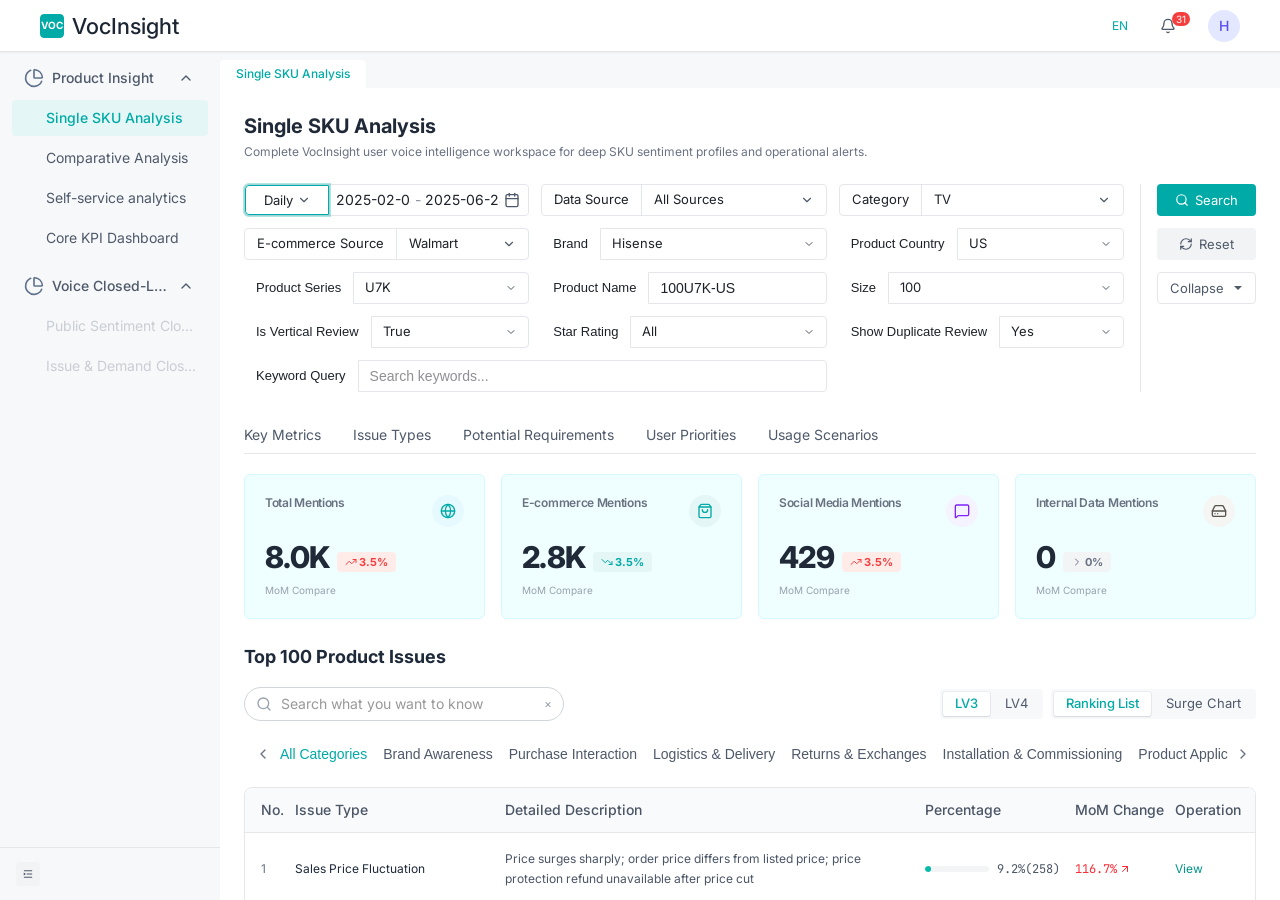
==== index.html @ 19f6fb01 "fix: two blank page fixes 1. Add missing openDropdown/toggleDropdown/closeDropdown state declaration" ====
<!doctype html>
<html lang="en">
  <head>
    <meta charset="UTF-8" />
    <meta name="viewport" content="width=device-width, initial-scale=1.0" />
    <title>VocInsight BI 用户声量分析后台</title>
    <script type="module" src="./assets/index-upBFCwTy.js"></script>
    <link rel="stylesheet" href="./assets/index-DTe5EStQ.css">
  </head>
  <body>
    <div id="root"></div>
  </body>
</html>
---- assets/index-DTe5EStQ.css ----
@import"https://fonts.googleapis.com/css2?family=Inter:wght@400;500;600;700&family=JetBrains+Mono:wght@400;500;700&family=Space+Grotesk:wght@400;500;600;700&display=swap";/*! tailwindcss v4.3.2 | MIT License | https://tailwindcss.com */@layer properties{@supports (((-webkit-hyphens:none)) and (not (margin-trim:inline))) or ((-moz-orient:inline) and (not (color:rgb(from red r g b)))){*,:before,:after,::backdrop{--tw-translate-x:0;--tw-translate-y:0;--tw-translate-z:0;--tw-scale-x:1;--tw-scale-y:1;--tw-scale-z:1;--tw-rotate-x:initial;--tw-rotate-y:initial;--tw-rotate-z:initial;--tw-skew-x:initial;--tw-skew-y:initial;--tw-space-y-reverse:0;--tw-space-x-reverse:0;--tw-divide-x-reverse:0;--tw-border-style:solid;--tw-divide-y-reverse:0;--tw-gradient-position:initial;--tw-gradient-from:#0000;--tw-gradient-via:#0000;--tw-gradient-to:#0000;--tw-gradient-stops:initial;--tw-gradient-via-stops:initial;--tw-gradient-from-position:0%;--tw-gradient-via-position:50%;--tw-gradient-to-position:100%;--tw-leading:initial;--tw-font-weight:initial;--tw-tracking:initial;--tw-shadow:0 0 #0000;--tw-shadow-color:initial;--tw-shadow-alpha:100%;--tw-inset-shadow:0 0 #0000;--tw-inset-shadow-color:initial;--tw-inset-shadow-alpha:100%;--tw-ring-color:initial;--tw-ring-shadow:0 0 #0000;--tw-inset-ring-color:initial;--tw-inset-ring-shadow:0 0 #0000;--tw-ring-inset:initial;--tw-ring-offset-width:0px;--tw-ring-offset-color:#fff;--tw-ring-offset-shadow:0 0 #0000;--tw-blur:initial;--tw-brightness:initial;--tw-contrast:initial;--tw-grayscale:initial;--tw-hue-rotate:initial;--tw-invert:initial;--tw-opacity:initial;--tw-saturate:initial;--tw-sepia:initial;--tw-drop-shadow:initial;--tw-drop-shadow-color:initial;--tw-drop-shadow-alpha:100%;--tw-drop-shadow-size:initial;--tw-backdrop-blur:initial;--tw-backdrop-brightness:initial;--tw-backdrop-contrast:initial;--tw-backdrop-grayscale:initial;--tw-backdrop-hue-rotate:initial;--tw-backdrop-invert:initial;--tw-backdrop-opacity:initial;--tw-backdrop-saturate:initial;--tw-backdrop-sepia:initial;--tw-duration:initial}}}@layer theme{:root,:host{--font-sans:"Inter", ui-sans-serif, system-ui, sans-serif;--font-serif:ui-serif, Georgia, Cambria, "Times New Roman", Times, serif;--font-mono:"JetBrains Mono", ui-monospace, SFMono-Regular, monospace;--color-red-500:oklch(63.7% .237 25.331);--color-amber-50:oklch(98.7% .022 95.277);--color-amber-600:oklch(66.6% .179 58.318);--color-emerald-600:oklch(59.6% .145 163.225);--color-teal-50:oklch(98.4% .014 180.72);--color-teal-100:oklch(95.3% .051 180.801);--color-teal-500:oklch(70.4% .14 182.503);--color-teal-600:oklch(60% .118 184.704);--color-teal-800:oklch(43.7% .078 188.216);--color-teal-900:oklch(38.6% .063 188.416);--color-blue-50:oklch(97% .014 254.604);--color-blue-100:oklch(93.2% .032 255.585);--color-blue-500:oklch(62.3% .214 259.815);--color-blue-600:oklch(54.6% .245 262.881);--color-indigo-50:oklch(96.2% .018 272.314);--color-indigo-100:oklch(93% .034 272.788);--color-violet-50:oklch(96.9% .016 293.756);--color-violet-600:oklch(54.1% .281 293.009);--color-slate-50:oklch(98.4% .003 247.858);--color-slate-100:oklch(96.8% .007 247.896);--color-slate-200:oklch(92.9% .013 255.508);--color-slate-500:oklch(55.4% .046 257.417);--color-gray-50:oklch(98.5% .002 247.839);--color-gray-100:oklch(96.7% .003 264.542);--color-gray-200:oklch(92.8% .006 264.531);--color-gray-300:oklch(87.2% .01 258.338);--color-gray-400:oklch(70.7% .022 261.325);--color-gray-500:oklch(55.1% .027 264.364);--color-gray-600:oklch(44.6% .03 256.802);--color-gray-700:oklch(37.3% .034 259.733);--color-gray-800:oklch(27.8% .033 256.848);--color-gray-900:oklch(21% .034 264.665);--color-zinc-700:oklch(37% .013 285.805);--color-zinc-900:oklch(21% .006 285.885);--color-neutral-50:oklch(98.5% 0 0);--color-neutral-200:oklch(92.2% 0 0);--color-neutral-500:oklch(55.6% 0 0);--color-neutral-600:oklch(43.9% 0 0);--color-neutral-900:oklch(20.5% 0 0);--color-stone-100:oklch(97% .001 106.424);--color-stone-600:oklch(44.4% .011 73.639);--color-black:#000;--color-white:#fff;--spacing:.25rem;--container-xl:36rem;--text-xs:.75rem;--text-xs--line-height:calc(1 / .75);--text-sm:.875rem;--text-sm--line-height:calc(1.25 / .875);--text-base:1rem;--text-base--line-height: 1.5 ;--text-lg:1.125rem;--text-lg--line-height:calc(1.75 / 1.125);--text-xl:1.25rem;--text-xl--line-height:calc(1.75 / 1.25);--text-3xl:1.875rem;--text-3xl--line-height: 1.2 ;--font-weight-normal:400;--font-weight-medium:500;--font-weight-semibold:600;--font-weight-bold:700;--font-weight-extrabold:800;--tracking-tight:-.025em;--tracking-wide:.025em;--tracking-wider:.05em;--tracking-widest:.1em;--leading-tight:1.25;--leading-relaxed:1.625;--radius-sm:.25rem;--radius-md:.375rem;--radius-lg:.5rem;--animate-ping:ping 1s cubic-bezier(0, 0, .2, 1) infinite;--animate-pulse:pulse 2s cubic-bezier(.4, 0, .6, 1) infinite;--blur-xs:4px;--default-transition-duration:.15s;--default-transition-timing-function:cubic-bezier(.4, 0, .2, 1);--default-font-family:var(--font-sans);--default-mono-font-family:var(--font-mono)}}@layer base{*,:after,:before,::backdrop{box-sizing:border-box;border:0 solid;margin:0;padding:0}::file-selector-button{box-sizing:border-box;border:0 solid;margin:0;padding:0}html,:host{-webkit-text-size-adjust:100%;-moz-tab-size:4;tab-size:4;line-height:1.5;font-family:var(--default-font-family,ui-sans-serif, system-ui, sans-serif, "Apple Color Emoji", "Segoe UI Emoji", "Segoe UI Symbol", "Noto Color Emoji");font-feature-settings:var(--default-font-feature-settings,normal);font-variation-settings:var(--default-font-variation-settings,normal);-webkit-tap-highlight-color:transparent}hr{height:0;color:inherit;border-top-width:1px}abbr:where([title]){-webkit-text-decoration:underline dotted;text-decoration:underline dotted}h1,h2,h3,h4,h5,h6{font-size:inherit;font-weight:inherit}a{color:inherit;-webkit-text-decoration:inherit;text-decoration:inherit}b,strong{font-weight:bolder}code,kbd,samp,pre{font-family:var(--default-mono-font-family,ui-monospace, SFMono-Regular, Menlo, Monaco, Consolas, "Liberation Mono", "Courier New", monospace);font-feature-settings:var(--default-mono-font-feature-settings,normal);font-variation-settings:var(--default-mono-font-variation-settings,normal);font-size:1em}small{font-size:80%}sub,sup{vertical-align:baseline;font-size:75%;line-height:0;position:relative}sub{bottom:-.25em}sup{top:-.5em}table{text-indent:0;border-color:inherit;border-collapse:collapse}:-moz-focusring{outline:auto}progress{vertical-align:baseline}summary{display:list-item}ol,ul,menu{list-style:none}img,svg,video,canvas,audio,iframe,embed,object{vertical-align:middle;display:block}img,video{max-width:100%;height:auto}button,input,select,optgroup,textarea{font:inherit;font-feature-settings:inherit;font-variation-settings:inherit;letter-spacing:inherit;color:inherit;opacity:1;background-color:#0000;border-radius:0}::file-selector-button{font:inherit;font-feature-settings:inherit;font-variation-settings:inherit;letter-spacing:inherit;color:inherit;opacity:1;background-color:#0000;border-radius:0}:where(select:is([multiple],[size])) optgroup{font-weight:bolder}:where(select:is([multiple],[size])) optgroup option{padding-inline-start:20px}::file-selector-button{margin-inline-end:4px}::placeholder{opacity:1}@supports (not ((-webkit-appearance:-apple-pay-button))) or (contain-intrinsic-size:1px){::placeholder{color:currentColor}@supports (color:color-mix(in lab,red,red)){::placeholder{color:color-mix(in oklab,currentcolor 50%,transparent)}}}textarea{resize:vertical}::-webkit-search-decoration{-webkit-appearance:none}::-webkit-date-and-time-value{min-height:1lh;text-align:inherit}::-webkit-datetime-edit{display:inline-flex}::-webkit-datetime-edit-fields-wrapper{padding:0}::-webkit-datetime-edit{padding-block:0}::-webkit-datetime-edit-year-field{padding-block:0}::-webkit-datetime-edit-month-field{padding-block:0}::-webkit-datetime-edit-day-field{padding-block:0}::-webkit-datetime-edit-hour-field{padding-block:0}::-webkit-datetime-edit-minute-field{padding-block:0}::-webkit-datetime-edit-second-field{padding-block:0}::-webkit-datetime-edit-millisecond-field{padding-block:0}::-webkit-datetime-edit-meridiem-field{padding-block:0}::-webkit-calendar-picker-indicator{line-height:1}:-moz-ui-invalid{box-shadow:none}button,input:where([type=button],[type=reset],[type=submit]){-webkit-appearance:button;-moz-appearance:button;appearance:button}::file-selector-button{-webkit-appearance:button;-moz-appearance:button;appearance:button}::-webkit-inner-spin-button{height:auto}::-webkit-outer-spin-button{height:auto}[hidden]:where(:not([hidden=until-found])){display:none!important}}@layer components;@layer utilities{.pointer-events-none{pointer-events:none}.invisible{visibility:hidden}.absolute{position:absolute}.fixed{position:fixed}.relative{position:relative}.sticky{position:sticky}.inset-0{top:0;right:0;bottom:0;left:0}.inset-\[18\.75\%_12\.5\%\]{top:18.75%;right:12.5%;bottom:18.75%;left:12.5%}.inset-x-0{inset-inline:0}.top-0{top:0}.top-1\/2{top:50%}.top-2{top:calc(var(--spacing) * 2)}.top-20{top:calc(var(--spacing) * 20)}.top-\[2px\]{top:2px}.top-\[10px\]{top:10px}.top-\[30px\]{top:30px}.top-\[36px\]{top:36px}.right-0{right:0}.right-2{right:calc(var(--spacing) * 2)}.right-3{right:calc(var(--spacing) * 3)}.right-8{right:calc(var(--spacing) * 8)}.right-\[36px\]{right:36px}.bottom-0{bottom:0}.bottom-\[20px\]{bottom:20px}.bottom-\[70px\]{bottom:70px}.left-0{left:0}.left-1\/2{left:50%}.left-2\.5{left:calc(var(--spacing) * 2.5)}.left-3{left:calc(var(--spacing) * 3)}.left-\[36px\]{left:36px}.left-\[calc\(50\%\+13px\)\]{left:calc(50% + 13px)}.z-0{z-index:0}.z-10{z-index:10}.z-20{z-index:20}.z-30{z-index:30}.z-40{z-index:40}.z-50{z-index:50}.z-\[150\]{z-index:150}.z-\[200\]{z-index:200}.container{width:100%}@media(min-width:40rem){.container{max-width:40rem}}@media(min-width:48rem){.container{max-width:48rem}}@media(min-width:64rem){.container{max-width:64rem}}@media(min-width:80rem){.container{max-width:80rem}}@media(min-width:96rem){.container{max-width:96rem}}.mx-auto{margin-inline:auto}.my-4{margin-block:calc(var(--spacing) * 4)}.mt-0{margin-top:0}.mt-0\.5{margin-top:calc(var(--spacing) * .5)}.mt-1{margin-top:var(--spacing)}.mt-2{margin-top:calc(var(--spacing) * 2)}.mt-3{margin-top:calc(var(--spacing) * 3)}.mt-4{margin-top:calc(var(--spacing) * 4)}.mt-5{margin-top:calc(var(--spacing) * 5)}.mt-6{margin-top:calc(var(--spacing) * 6)}.mt-\[4px\]{margin-top:4px}.mt-\[20px\]{margin-top:20px}.mt-auto{margin-top:auto}.mr-2{margin-right:calc(var(--spacing) * 2)}.mb-1{margin-bottom:var(--spacing)}.mb-2{margin-bottom:calc(var(--spacing) * 2)}.mb-4{margin-bottom:calc(var(--spacing) * 4)}.mb-5{margin-bottom:calc(var(--spacing) * 5)}.mb-10{margin-bottom:calc(var(--spacing) * 10)}.mb-\[16px\]{margin-bottom:16px}.mb-\[20px\]{margin-bottom:20px}.mb-\[40px\]{margin-bottom:40px}.ml-0\.5{margin-left:calc(var(--spacing) * .5)}.ml-1{margin-left:var(--spacing)}.ml-2{margin-left:calc(var(--spacing) * 2)}.ml-2\.5{margin-left:calc(var(--spacing) * 2.5)}.line-clamp-2{-webkit-line-clamp:2;-webkit-box-orient:vertical;display:-webkit-box;overflow:hidden}.line-clamp-3{-webkit-line-clamp:3;-webkit-box-orient:vertical;display:-webkit-box;overflow:hidden}.block{display:block}.flex{display:flex}.grid{display:grid}.hidden{display:none}.inline-block{display:inline-block}.inline-flex{display:inline-flex}.size-3\.5{width:calc(var(--spacing) * 3.5);height:calc(var(--spacing) * 3.5)}.size-6{width:calc(var(--spacing) * 6);height:calc(var(--spacing) * 6)}.size-\[12px\]{width:12px;height:12px}.size-\[14px\]{width:14px;height:14px}.size-\[16px\]{width:16px;height:16px}.size-\[20px\]{width:20px;height:20px}.size-\[24px\]{width:24px;height:24px}.size-\[32px\]{width:32px;height:32px}.size-full{width:100%;height:100%}.h-1\.5{height:calc(var(--spacing) * 1.5)}.h-2{height:calc(var(--spacing) * 2)}.h-2\.5{height:calc(var(--spacing) * 2.5)}.h-3{height:calc(var(--spacing) * 3)}.h-3\.5{height:calc(var(--spacing) * 3.5)}.h-4{height:calc(var(--spacing) * 4)}.h-5{height:calc(var(--spacing) * 5)}.h-6{height:calc(var(--spacing) * 6)}.h-7{height:calc(var(--spacing) * 7)}.h-8{height:calc(var(--spacing) * 8)}.h-11{height:calc(var(--spacing) * 11)}.h-12{height:calc(var(--spacing) * 12)}.h-44{height:calc(var(--spacing) * 44)}.h-\[2px\]{height:2px}.h-\[4px\]{height:4px}.h-\[12px\]{height:12px}.h-\[14px\]{height:14px}.h-\[18px\]{height:18px}.h-\[22px\]{height:22px}.h-\[24px\]{height:24px}.h-\[28px\]{height:28px}.h-\[32px\]{height:32px}.h-\[36px\]{height:36px}.h-\[38px\]{height:38px}.h-\[48px\]{height:48px}.h-\[50px\]{height:50px}.h-\[52px\]{height:52px}.h-\[89px\]{height:89px}.h-\[320px\]{height:320px}.h-\[calc\(100vh-52px\)\]{height:calc(100vh - 52px)}.h-auto{height:auto}.h-full{height:100%}.max-h-\[640px\]{max-height:640px}.min-h-0{min-height:0}.min-h-px{min-height:1px}.min-h-screen{min-height:100vh}.w-1\.5{width:calc(var(--spacing) * 1.5)}.w-2{width:calc(var(--spacing) * 2)}.w-2\.5{width:calc(var(--spacing) * 2.5)}.w-3{width:calc(var(--spacing) * 3)}.w-3\.5{width:calc(var(--spacing) * 3.5)}.w-4{width:calc(var(--spacing) * 4)}.w-5{width:calc(var(--spacing) * 5)}.w-6{width:calc(var(--spacing) * 6)}.w-7{width:calc(var(--spacing) * 7)}.w-8{width:calc(var(--spacing) * 8)}.w-10{width:calc(var(--spacing) * 10)}.w-12{width:calc(var(--spacing) * 12)}.w-16{width:calc(var(--spacing) * 16)}.w-24{width:calc(var(--spacing) * 24)}.w-28{width:calc(var(--spacing) * 28)}.w-44{width:calc(var(--spacing) * 44)}.w-48{width:calc(var(--spacing) * 48)}.w-52{width:calc(var(--spacing) * 52)}.w-56{width:calc(var(--spacing) * 56)}.w-64{width:calc(var(--spacing) * 64)}.w-80{width:calc(var(--spacing) * 80)}.w-\[4px\]{width:4px}.w-\[24px\]{width:24px}.w-\[28px\]{width:28px}.w-\[50px\]{width:50px}.w-\[56px\]{width:56px}.w-\[80px\]{width:80px}.w-\[84px\]{width:84px}.w-\[89px\]{width:89px}.w-\[120px\]{width:120px}.w-\[220px\]{width:220px}.w-\[calc\(100\%-80px\)\]{width:calc(100% - 80px)}.w-full{width:100%}.w-px{width:1px}.max-w-\[90px\]{max-width:90px}.max-w-\[1600px\]{max-width:1600px}.max-w-xl{max-width:var(--container-xl)}.min-w-0{min-width:0}.min-w-\[200px\]{min-width:200px}.min-w-\[220px\]{min-width:220px}.min-w-\[240px\]{min-width:240px}.min-w-\[300px\]{min-width:300px}.min-w-\[700px\]{min-width:700px}.min-w-\[900px\]{min-width:900px}.min-w-px{min-width:1px}.flex-1{flex:1}.flex-\[1_0_0\]{flex:1 0 0}.flex-none{flex:none}.flex-shrink-0,.shrink-0{flex-shrink:0}.flex-grow{flex-grow:1}.border-collapse{border-collapse:collapse}.origin-left{transform-origin:0}.origin-right{transform-origin:100%}.-translate-x-1\/2{--tw-translate-x: -50% ;translate:var(--tw-translate-x) var(--tw-translate-y)}.translate-x-1\/2{--tw-translate-x: 50% ;translate:var(--tw-translate-x) var(--tw-translate-y)}.-translate-y-1\/2{--tw-translate-y: -50% ;translate:var(--tw-translate-x) var(--tw-translate-y)}.scale-90{--tw-scale-x:90%;--tw-scale-y:90%;--tw-scale-z:90%;scale:var(--tw-scale-x) var(--tw-scale-y)}.scale-95{--tw-scale-x:95%;--tw-scale-y:95%;--tw-scale-z:95%;scale:var(--tw-scale-x) var(--tw-scale-y)}.scale-110{--tw-scale-x:110%;--tw-scale-y:110%;--tw-scale-z:110%;scale:var(--tw-scale-x) var(--tw-scale-y)}.scale-\[1\.03\]{scale:1.03}.-rotate-90{rotate:-90deg}.rotate-180{rotate:180deg}.rotate-\[-20deg\]{rotate:-20deg}.transform{transform:var(--tw-rotate-x,) var(--tw-rotate-y,) var(--tw-rotate-z,) var(--tw-skew-x,) var(--tw-skew-y,)}.animate-ping{animation:var(--animate-ping)}.animate-pulse{animation:var(--animate-pulse)}.cursor-ew-resize{cursor:ew-resize}.cursor-pointer{cursor:pointer}.touch-none{touch-action:none}.scroll-mt-\[100px\]{scroll-margin-top:100px}.list-disc{list-style-type:disc}.grid-cols-1{grid-template-columns:repeat(1,minmax(0,1fr))}.grid-cols-2{grid-template-columns:repeat(2,minmax(0,1fr))}.grid-cols-\[50px_1fr_2fr_150px_100px_80px\]{grid-template-columns:50px 1fr 2fr 150px 100px 80px}.flex-col{flex-direction:column}.flex-row{flex-direction:row}.flex-wrap{flex-wrap:wrap}.content-start{align-content:flex-start}.content-stretch{align-content:stretch}.items-baseline{align-items:baseline}.items-center{align-items:center}.items-end{align-items:flex-end}.items-start{align-items:flex-start}.items-stretch{align-items:stretch}.justify-around{justify-content:space-around}.justify-between{justify-content:space-between}.justify-center{justify-content:center}.justify-end{justify-content:flex-end}.gap-0\.5{gap:calc(var(--spacing) * .5)}.gap-1{gap:var(--spacing)}.gap-1\.5{gap:calc(var(--spacing) * 1.5)}.gap-2{gap:calc(var(--spacing) * 2)}.gap-3{gap:calc(var(--spacing) * 3)}.gap-4{gap:calc(var(--spacing) * 4)}.gap-5{gap:calc(var(--spacing) * 5)}.gap-6{gap:calc(var(--spacing) * 6)}.gap-\[2px\]{gap:2px}.gap-\[3px\]{gap:3px}.gap-\[4px\]{gap:4px}.gap-\[6px\]{gap:6px}.gap-\[8px\]{gap:8px}.gap-\[10px\]{gap:10px}.gap-\[12px\]{gap:12px}.gap-\[20px\]{gap:20px}.gap-\[32px\]{gap:32px}:where(.space-y-1>:not(:last-child)){--tw-space-y-reverse:0;margin-block-start:calc(var(--spacing) * var(--tw-space-y-reverse));margin-block-end:calc(var(--spacing) * calc(1 - var(--tw-space-y-reverse)))}:where(.space-y-1\.5>:not(:last-child)){--tw-space-y-reverse:0;margin-block-start:calc(calc(var(--spacing) * 1.5) * var(--tw-space-y-reverse));margin-block-end:calc(calc(var(--spacing) * 1.5) * calc(1 - var(--tw-space-y-reverse)))}:where(.space-y-2>:not(:last-child)){--tw-space-y-reverse:0;margin-block-start:calc(calc(var(--spacing) * 2) * var(--tw-space-y-reverse));margin-block-end:calc(calc(var(--spacing) * 2) * calc(1 - var(--tw-space-y-reverse)))}:where(.space-y-2\.5>:not(:last-child)){--tw-space-y-reverse:0;margin-block-start:calc(calc(var(--spacing) * 2.5) * var(--tw-space-y-reverse));margin-block-end:calc(calc(var(--spacing) * 2.5) * calc(1 - var(--tw-space-y-reverse)))}:where(.space-y-3>:not(:last-child)){--tw-space-y-reverse:0;margin-block-start:calc(calc(var(--spacing) * 3) * var(--tw-space-y-reverse));margin-block-end:calc(calc(var(--spacing) * 3) * calc(1 - var(--tw-space-y-reverse)))}:where(.space-y-3\.5>:not(:last-child)){--tw-space-y-reverse:0;margin-block-start:calc(calc(var(--spacing) * 3.5) * var(--tw-space-y-reverse));margin-block-end:calc(calc(var(--spacing) * 3.5) * calc(1 - var(--tw-space-y-reverse)))}:where(.space-y-4>:not(:last-child)){--tw-space-y-reverse:0;margin-block-start:calc(calc(var(--spacing) * 4) * var(--tw-space-y-reverse));margin-block-end:calc(calc(var(--spacing) * 4) * calc(1 - var(--tw-space-y-reverse)))}:where(.space-y-5>:not(:last-child)){--tw-space-y-reverse:0;margin-block-start:calc(calc(var(--spacing) * 5) * var(--tw-space-y-reverse));margin-block-end:calc(calc(var(--spacing) * 5) * calc(1 - var(--tw-space-y-reverse)))}:where(.space-y-6>:not(:last-child)){--tw-space-y-reverse:0;margin-block-start:calc(calc(var(--spacing) * 6) * var(--tw-space-y-reverse));margin-block-end:calc(calc(var(--spacing) * 6) * calc(1 - var(--tw-space-y-reverse)))}:where(.space-y-10>:not(:last-child)){--tw-space-y-reverse:0;margin-block-start:calc(calc(var(--spacing) * 10) * var(--tw-space-y-reverse));margin-block-end:calc(calc(var(--spacing) * 10) * calc(1 - var(--tw-space-y-reverse)))}:where(.space-y-\[16px\]>:not(:last-child)){--tw-space-y-reverse:0;margin-block-start:calc(16px * var(--tw-space-y-reverse));margin-block-end:calc(16px * calc(1 - var(--tw-space-y-reverse)))}:where(.space-x-2>:not(:last-child)){--tw-space-x-reverse:0;margin-inline-start:calc(calc(var(--spacing) * 2) * var(--tw-space-x-reverse));margin-inline-end:calc(calc(var(--spacing) * 2) * calc(1 - var(--tw-space-x-reverse)))}:where(.divide-x>:not(:last-child)){--tw-divide-x-reverse:0;border-inline-style:var(--tw-border-style);border-inline-start-width:calc(1px * var(--tw-divide-x-reverse));border-inline-end-width:calc(1px * calc(1 - var(--tw-divide-x-reverse)))}:where(.divide-y>:not(:last-child)){--tw-divide-y-reverse:0;border-bottom-style:var(--tw-border-style);border-top-style:var(--tw-border-style);border-top-width:calc(1px * var(--tw-divide-y-reverse));border-bottom-width:calc(1px * calc(1 - var(--tw-divide-y-reverse)))}:where(.divide-\[\#e5e6eb\]>:not(:last-child)){border-color:#e5e6eb}.self-stretch{align-self:stretch}.truncate{text-overflow:ellipsis;white-space:nowrap;overflow:hidden}.overflow-auto{overflow:auto}.overflow-clip{overflow:clip}.overflow-hidden{overflow:hidden}.overflow-x-auto{overflow-x:auto}.overflow-y-auto{overflow-y:auto}.rounded{border-radius:.25rem}.rounded-\[2px\]{border-radius:2px}.rounded-\[4px\]{border-radius:4px}.rounded-\[8px\]{border-radius:8px}.rounded-\[12px\]{border-radius:12px}.rounded-\[16px\]{border-radius:16px}.rounded-\[20px\]{border-radius:20px}.rounded-\[23\.333px\]{border-radius:23.333px}.rounded-\[inherit\]{border-radius:inherit}.rounded-full{border-radius:3.40282e38px}.rounded-lg{border-radius:var(--radius-lg)}.rounded-md{border-radius:var(--radius-md)}.rounded-sm{border-radius:var(--radius-sm)}.rounded-l-\[3px\]{border-top-left-radius:3px;border-bottom-left-radius:3px}.rounded-l-\[4px\]{border-top-left-radius:4px;border-bottom-left-radius:4px}.rounded-tl-\[4px\]{border-top-left-radius:4px}.rounded-r-\[4px\]{border-top-right-radius:4px;border-bottom-right-radius:4px}.rounded-tr-\[4px\]{border-top-right-radius:4px}.rounded-br-\[4px\]{border-bottom-right-radius:4px}.rounded-bl-\[4px\]{border-bottom-left-radius:4px}.border{border-style:var(--tw-border-style);border-width:1px}.border-0{border-style:var(--tw-border-style);border-width:0}.border-2{border-style:var(--tw-border-style);border-width:2px}.border-t{border-top-style:var(--tw-border-style);border-top-width:1px}.border-r{border-right-style:var(--tw-border-style);border-right-width:1px}.border-b{border-bottom-style:var(--tw-border-style);border-bottom-width:1px}.border-l{border-left-style:var(--tw-border-style);border-left-width:1px}.border-dashed{--tw-border-style:dashed;border-style:dashed}.border-solid{--tw-border-style:solid;border-style:solid}.border-\[\#00AAA6\],.border-\[\#00aaa6\]{border-color:#00aaa6}.border-\[\#6B60EC\]{border-color:#6b60ec}.border-\[\#6B60EC\]\/40{border-color:#6b60ec66}.border-\[\#E5E7EB\]{border-color:#e5e7eb}.border-\[\#acb4ff\]{border-color:#acb4ff}.border-\[\#e5e6eb\]{border-color:#e5e6eb}.border-\[\#e5e6eb\]\/65{border-color:#e5e6eba6}.border-\[\#e5e6eb\]\/80{border-color:#e5e6ebcc}.border-\[\#eaedf1\]{border-color:#eaedf1}.border-\[transparent\]{border-color:#0000}.border-blue-50\/50{border-color:#eff6ff80}@supports (color:color-mix(in lab,red,red)){.border-blue-50\/50{border-color:color-mix(in oklab,var(--color-blue-50) 50%,transparent)}}.border-blue-100{border-color:var(--color-blue-100)}.border-gray-100{border-color:var(--color-gray-100)}.border-gray-200{border-color:var(--color-gray-200)}.border-gray-200\/40{border-color:#e5e7eb66}@supports (color:color-mix(in lab,red,red)){.border-gray-200\/40{border-color:color-mix(in oklab,var(--color-gray-200) 40%,transparent)}}.border-gray-300{border-color:var(--color-gray-300)}.border-indigo-100\/60{border-color:#e0e7ff99}@supports (color:color-mix(in lab,red,red)){.border-indigo-100\/60{border-color:color-mix(in oklab,var(--color-indigo-100) 60%,transparent)}}.border-neutral-200{border-color:var(--color-neutral-200)}.border-slate-200\/60{border-color:#e2e8f099}@supports (color:color-mix(in lab,red,red)){.border-slate-200\/60{border-color:color-mix(in oklab,var(--color-slate-200) 60%,transparent)}}.border-slate-200\/80{border-color:#e2e8f0cc}@supports (color:color-mix(in lab,red,red)){.border-slate-200\/80{border-color:color-mix(in oklab,var(--color-slate-200) 80%,transparent)}}.border-teal-100{border-color:var(--color-teal-100)}.border-transparent{border-color:#0000}.border-zinc-700{border-color:var(--color-zinc-700)}.bg-\[\#00AAA6\],.bg-\[\#00aaa6\]{background-color:#00aaa6}.bg-\[\#6B60EC\]{background-color:#6b60ec}.bg-\[\#6B60EC\]\/10{background-color:#6b60ec1a}.bg-\[\#22BBB3\],.bg-\[\#22bbb3\]{background-color:#22bbb3}.bg-\[\#4080FF\]{background-color:#4080ff}.bg-\[\#ADEEE4\]\/30{background-color:#adeee44d}.bg-\[\#BEDAFF\]\/30{background-color:#bedaff4d}.bg-\[\#E5F6F6\]{background-color:#e5f6f6}.bg-\[\#E5F9FF\]{background-color:#e5f9ff}.bg-\[\#E6F7FF\]{background-color:#e6f7ff}.bg-\[\#E6F8F8\]{background-color:#e6f8f8}.bg-\[\#F5F7FA\]{background-color:#f5f7fa}.bg-\[\#F53F3F\]{background-color:#f53f3f}.bg-\[\#F76560\]{background-color:#f76560}.bg-\[\#FDCDC5\]\/30{background-color:#fdcdc54d}.bg-\[\#FFECE8\]{background-color:#ffece8}.bg-\[\#cbd5e1\]{background-color:#cbd5e1}.bg-\[\#e3e7ff\]{background-color:#e3e7ff}.bg-\[\#e5e6eb\]{background-color:#e5e6eb}.bg-\[\#e5f6f6\]{background-color:#e5f6f6}.bg-\[\#e6e8fd\]\/30{background-color:#e6e8fd4d}.bg-\[\#e8f3ff\]{background-color:#e8f3ff}.bg-\[\#edf1ff\]{background-color:#edf1ff}.bg-\[\#f2f3f5\]{background-color:#f2f3f5}.bg-\[\#f7f8fa\]{background-color:#f7f8fa}.bg-\[\#f53f3f\]{background-color:#f53f3f}.bg-\[\#fafbfc\]{background-color:#fafbfc}.bg-\[\#ffece8\]{background-color:#ffece8}.bg-amber-50{background-color:var(--color-amber-50)}.bg-black\/60{background-color:#0009}@supports (color:color-mix(in lab,red,red)){.bg-black\/60{background-color:color-mix(in oklab,var(--color-black) 60%,transparent)}}.bg-blue-50\/50{background-color:#eff6ff80}@supports (color:color-mix(in lab,red,red)){.bg-blue-50\/50{background-color:color-mix(in oklab,var(--color-blue-50) 50%,transparent)}}.bg-blue-600\/10{background-color:#155dfc1a}@supports (color:color-mix(in lab,red,red)){.bg-blue-600\/10{background-color:color-mix(in oklab,var(--color-blue-600) 10%,transparent)}}.bg-emerald-600\/10{background-color:#0097671a}@supports (color:color-mix(in lab,red,red)){.bg-emerald-600\/10{background-color:color-mix(in oklab,var(--color-emerald-600) 10%,transparent)}}.bg-gray-50{background-color:var(--color-gray-50)}.bg-gray-50\/5{background-color:#f9fafb0d}@supports (color:color-mix(in lab,red,red)){.bg-gray-50\/5{background-color:color-mix(in oklab,var(--color-gray-50) 5%,transparent)}}.bg-gray-50\/10{background-color:#f9fafb1a}@supports (color:color-mix(in lab,red,red)){.bg-gray-50\/10{background-color:color-mix(in oklab,var(--color-gray-50) 10%,transparent)}}.bg-gray-50\/50{background-color:#f9fafb80}@supports (color:color-mix(in lab,red,red)){.bg-gray-50\/50{background-color:color-mix(in oklab,var(--color-gray-50) 50%,transparent)}}.bg-gray-100{background-color:var(--color-gray-100)}.bg-indigo-50{background-color:var(--color-indigo-50)}.bg-slate-50{background-color:var(--color-slate-50)}.bg-slate-50\/10{background-color:#f8fafc1a}@supports (color:color-mix(in lab,red,red)){.bg-slate-50\/10{background-color:color-mix(in oklab,var(--color-slate-50) 10%,transparent)}}.bg-slate-50\/20{background-color:#f8fafc33}@supports (color:color-mix(in lab,red,red)){.bg-slate-50\/20{background-color:color-mix(in oklab,var(--color-slate-50) 20%,transparent)}}.bg-slate-50\/30{background-color:#f8fafc4d}@supports (color:color-mix(in lab,red,red)){.bg-slate-50\/30{background-color:color-mix(in oklab,var(--color-slate-50) 30%,transparent)}}.bg-slate-50\/50{background-color:#f8fafc80}@supports (color:color-mix(in lab,red,red)){.bg-slate-50\/50{background-color:color-mix(in oklab,var(--color-slate-50) 50%,transparent)}}.bg-stone-100{background-color:var(--color-stone-100)}.bg-teal-50{background-color:var(--color-teal-50)}.bg-teal-50\/50{background-color:#f0fdfa80}@supports (color:color-mix(in lab,red,red)){.bg-teal-50\/50{background-color:color-mix(in oklab,var(--color-teal-50) 50%,transparent)}}.bg-teal-500{background-color:var(--color-teal-500)}.bg-transparent{background-color:#0000}.bg-violet-50{background-color:var(--color-violet-50)}.bg-white{background-color:var(--color-white)}.bg-zinc-900{background-color:var(--color-zinc-900)}.bg-gradient-to-r{--tw-gradient-position:to right in oklab;background-image:linear-gradient(var(--tw-gradient-stops))}.bg-gradient-to-tr{--tw-gradient-position:to top right in oklab;background-image:linear-gradient(var(--tw-gradient-stops))}.from-\[\#9B6DFF\]{--tw-gradient-from:#9b6dff;--tw-gradient-stops:var(--tw-gradient-via-stops,var(--tw-gradient-position), var(--tw-gradient-from) var(--tw-gradient-from-position), var(--tw-gradient-to) var(--tw-gradient-to-position))}.from-\[\#C069FF\]{--tw-gradient-from:#c069ff;--tw-gradient-stops:var(--tw-gradient-via-stops,var(--tw-gradient-position), var(--tw-gradient-from) var(--tw-gradient-from-position), var(--tw-gradient-to) var(--tw-gradient-to-position))}.via-\[\#3B91FF\]{--tw-gradient-via:#3b91ff;--tw-gradient-via-stops:var(--tw-gradient-position), var(--tw-gradient-from) var(--tw-gradient-from-position), var(--tw-gradient-via) var(--tw-gradient-via-position), var(--tw-gradient-to) var(--tw-gradient-to-position);--tw-gradient-stops:var(--tw-gradient-via-stops)}.via-\[\#7A78FF\]{--tw-gradient-via:#7a78ff;--tw-gradient-via-stops:var(--tw-gradient-position), var(--tw-gradient-from) var(--tw-gradient-from-position), var(--tw-gradient-via) var(--tw-gradient-via-position), var(--tw-gradient-to) var(--tw-gradient-to-position);--tw-gradient-stops:var(--tw-gradient-via-stops)}.to-\[\#0D5EFF\]{--tw-gradient-to:#0d5eff;--tw-gradient-stops:var(--tw-gradient-via-stops,var(--tw-gradient-position), var(--tw-gradient-from) var(--tw-gradient-from-position), var(--tw-gradient-to) var(--tw-gradient-to-position))}.to-\[\#60F0E6\]{--tw-gradient-to:#60f0e6;--tw-gradient-stops:var(--tw-gradient-via-stops,var(--tw-gradient-position), var(--tw-gradient-from) var(--tw-gradient-from-position), var(--tw-gradient-to) var(--tw-gradient-to-position))}.bg-clip-padding{background-clip:padding-box}.bg-clip-text{-webkit-background-clip:text;background-clip:text}.fill-\[\#6B60EC\]{fill:#6b60ec}.fill-neutral-500{fill:var(--color-neutral-500)}.fill-neutral-600{fill:var(--color-neutral-600)}.p-0\.5{padding:calc(var(--spacing) * .5)}.p-1{padding:var(--spacing)}.p-1\.5{padding:calc(var(--spacing) * 1.5)}.p-2{padding:calc(var(--spacing) * 2)}.p-2\.5{padding:calc(var(--spacing) * 2.5)}.p-3{padding:calc(var(--spacing) * 3)}.p-3\.5{padding:calc(var(--spacing) * 3.5)}.p-4{padding:calc(var(--spacing) * 4)}.p-5{padding:calc(var(--spacing) * 5)}.p-6{padding:calc(var(--spacing) * 6)}.p-8{padding:calc(var(--spacing) * 8)}.p-\[3px\]{padding:3px}.p-\[4px\]{padding:4px}.p-\[8px\]{padding:8px}.px-1{padding-inline:var(--spacing)}.px-1\.5{padding-inline:calc(var(--spacing) * 1.5)}.px-2{padding-inline:calc(var(--spacing) * 2)}.px-2\.5{padding-inline:calc(var(--spacing) * 2.5)}.px-3{padding-inline:calc(var(--spacing) * 3)}.px-4{padding-inline:calc(var(--spacing) * 4)}.px-5{padding-inline:calc(var(--spacing) * 5)}.px-6{padding-inline:calc(var(--spacing) * 6)}.px-9{padding-inline:calc(var(--spacing) * 9)}.px-\[1px\]{padding-inline:1px}.px-\[4px\]{padding-inline:4px}.px-\[7px\]{padding-inline:7px}.px-\[8px\]{padding-inline:8px}.px-\[12px\]{padding-inline:12px}.px-\[20px\]{padding-inline:20px}.py-0\.5{padding-block:calc(var(--spacing) * .5)}.py-1{padding-block:var(--spacing)}.py-1\.5{padding-block:calc(var(--spacing) * 1.5)}.py-2{padding-block:calc(var(--spacing) * 2)}.py-3{padding-block:calc(var(--spacing) * 3)}.py-4{padding-block:calc(var(--spacing) * 4)}.py-6{padding-block:calc(var(--spacing) * 6)}.py-8{padding-block:calc(var(--spacing) * 8)}.py-12{padding-block:calc(var(--spacing) * 12)}.py-\[2px\]{padding-block:2px}.py-\[5px\]{padding-block:5px}.py-\[6px\]{padding-block:6px}.py-\[7px\]{padding-block:7px}.py-\[8px\]{padding-block:8px}.py-\[10px\]{padding-block:10px}.py-\[16px\]{padding-block:16px}.pt-1{padding-top:var(--spacing)}.pt-2{padding-top:calc(var(--spacing) * 2)}.pt-3{padding-top:calc(var(--spacing) * 3)}.pt-5{padding-top:calc(var(--spacing) * 5)}.pt-12{padding-top:calc(var(--spacing) * 12)}.pt-\[5px\]{padding-top:5px}.pt-\[8px\]{padding-top:8px}.pr-2{padding-right:calc(var(--spacing) * 2)}.pr-3{padding-right:calc(var(--spacing) * 3)}.pr-3\.5{padding-right:calc(var(--spacing) * 3.5)}.pr-4{padding-right:calc(var(--spacing) * 4)}.pr-6{padding-right:calc(var(--spacing) * 6)}.pr-\[4px\]{padding-right:4px}.pr-\[8px\]{padding-right:8px}.pr-\[12px\]{padding-right:12px}.pb-1{padding-bottom:var(--spacing)}.pb-3{padding-bottom:calc(var(--spacing) * 3)}.pb-5{padding-bottom:calc(var(--spacing) * 5)}.pb-6{padding-bottom:calc(var(--spacing) * 6)}.pb-\[5px\]{padding-bottom:5px}.pb-\[20px\]{padding-bottom:20px}.pb-px{padding-bottom:1px}.pl-2{padding-left:calc(var(--spacing) * 2)}.pl-4{padding-left:calc(var(--spacing) * 4)}.pl-5{padding-left:calc(var(--spacing) * 5)}.pl-8{padding-left:calc(var(--spacing) * 8)}.pl-9{padding-left:calc(var(--spacing) * 9)}.pl-10{padding-left:calc(var(--spacing) * 10)}.pl-\[4px\]{padding-left:4px}.pl-\[6px\]{padding-left:6px}.pl-\[8px\]{padding-left:8px}.pl-\[12px\]{padding-left:12px}.pl-\[16px\]{padding-left:16px}.pl-\[34px\]{padding-left:34px}.pl-\[72px\]{padding-left:72px}.pl-\[112px\]{padding-left:112px}.pl-\[144px\]{padding-left:144px}.text-center{text-align:center}.text-left{text-align:left}.text-right{text-align:right}.font-\[\'Roboto\:Medium\'\,sans-serif\]{font-family:Roboto\:Medium,sans-serif}.font-\[\'Roboto\:Regular\'\,sans-serif\]{font-family:Roboto\:Regular,sans-serif}.font-\[\'SF_Pro\:Regular\'\,sans-serif\]{font-family:SF Pro\:Regular,sans-serif}.font-mono{font-family:var(--font-mono)}.font-sans{font-family:var(--font-sans)}.font-serif{font-family:var(--font-serif)}.text-3xl{font-size:var(--text-3xl);line-height:var(--tw-leading,var(--text-3xl--line-height))}.text-base{font-size:var(--text-base);line-height:var(--tw-leading,var(--text-base--line-height))}.text-lg{font-size:var(--text-lg);line-height:var(--tw-leading,var(--text-lg--line-height))}.text-sm{font-size:var(--text-sm);line-height:var(--tw-leading,var(--text-sm--line-height))}.text-xl{font-size:var(--text-xl);line-height:var(--tw-leading,var(--text-xl--line-height))}.text-xs{font-size:var(--text-xs);line-height:var(--tw-leading,var(--text-xs--line-height))}.text-\[9px\]{font-size:9px}.text-\[10px\]{font-size:10px}.text-\[11px\]{font-size:11px}.text-\[12px\]{font-size:12px}.text-\[13px\]{font-size:13px}.text-\[14px\]{font-size:14px}.text-\[15px\]{font-size:15px}.text-\[16px\]{font-size:16px}.text-\[18px\]{font-size:18px}.text-\[22px\]{font-size:22px}.leading-7{--tw-leading:calc(var(--spacing) * 7);line-height:calc(var(--spacing) * 7)}.leading-\[0\]{--tw-leading:0;line-height:0}.leading-\[1\.6\]{--tw-leading:1.6;line-height:1.6}.leading-\[1\]{--tw-leading:1;line-height:1}.leading-\[12px\]{--tw-leading:12px;line-height:12px}.leading-\[20px\]{--tw-leading:20px;line-height:20px}.leading-\[22px\]{--tw-leading:22px;line-height:22px}.leading-\[24px\]{--tw-leading:24px;line-height:24px}.leading-\[26px\]{--tw-leading:26px;line-height:26px}.leading-none{--tw-leading:1;line-height:1}.leading-relaxed{--tw-leading:var(--leading-relaxed);line-height:var(--leading-relaxed)}.leading-tight{--tw-leading:var(--leading-tight);line-height:var(--leading-tight)}.font-bold{--tw-font-weight:var(--font-weight-bold);font-weight:var(--font-weight-bold)}.font-extrabold{--tw-font-weight:var(--font-weight-extrabold);font-weight:var(--font-weight-extrabold)}.font-medium{--tw-font-weight:var(--font-weight-medium);font-weight:var(--font-weight-medium)}.font-normal{--tw-font-weight:var(--font-weight-normal);font-weight:var(--font-weight-normal)}.font-semibold{--tw-font-weight:var(--font-weight-semibold);font-weight:var(--font-weight-semibold)}.tracking-tight{--tw-tracking:var(--tracking-tight);letter-spacing:var(--tracking-tight)}.tracking-wide{--tw-tracking:var(--tracking-wide);letter-spacing:var(--tracking-wide)}.tracking-wider{--tw-tracking:var(--tracking-wider);letter-spacing:var(--tracking-wider)}.tracking-widest{--tw-tracking:var(--tracking-widest);letter-spacing:var(--tracking-widest)}.break-words{overflow-wrap:break-word}.\[word-break\:break-word\]{word-break:break-word}.text-ellipsis{text-overflow:ellipsis}.whitespace-nowrap{white-space:nowrap}.text-\[\#00AAA6\],.text-\[\#00aaa6\]{color:#00aaa6}.text-\[\#1F2937\]{color:#1f2937}.text-\[\#1c2633\]{color:#1c2633}.text-\[\#1d1f24\]{color:#1d1f24}.text-\[\#1d2129\]{color:#1d2129}.text-\[\#1d2129\]\/50{color:#1d212980}.text-\[\#3c54c4\]{color:#3c54c4}.text-\[\#4E5969\],.text-\[\#4e5969\]{color:#4e5969}.text-\[\#5a4ded\]{color:#5a4ded}.text-\[\#6B60EC\]{color:#6b60ec}.text-\[\#8C8C8C\]{color:#8c8c8c}.text-\[\#22BBB3\]{color:#22bbb3}.text-\[\#165DFF\]{color:#165dff}.text-\[\#165DFF\]\/70{color:#165dffb3}.text-\[\#165dff\]{color:#165dff}.text-\[\#4080FF\]{color:#4080ff}.text-\[\#10141a\]{color:#10141a}.text-\[\#86909c\]{color:#86909c}.text-\[\#86909c\]\/40{color:#86909c66}.text-\[\#333333\]{color:#333}.text-\[\#666666\]{color:#666}.text-\[\#C9CDD4\]{color:#c9cdd4}.text-\[\#F53F3F\]{color:#f53f3f}.text-\[\#F53F3F\]\/70{color:#f53f3fb3}.text-\[\#F76560\]{color:#f76560}.text-\[\#a0a5b1\]{color:#a0a5b1}.text-\[\#f53f3f\]{color:#f53f3f}.text-\[\#ff7d00\]{color:#ff7d00}.text-\[\#ff7d00\]\/70{color:#ff7d00b3}.text-amber-600{color:var(--color-amber-600)}.text-blue-500{color:var(--color-blue-500)}.text-blue-600{color:var(--color-blue-600)}.text-emerald-600{color:var(--color-emerald-600)}.text-gray-400{color:var(--color-gray-400)}.text-gray-500{color:var(--color-gray-500)}.text-gray-600{color:var(--color-gray-600)}.text-gray-700{color:var(--color-gray-700)}.text-gray-800{color:var(--color-gray-800)}.text-neutral-600{color:var(--color-neutral-600)}.text-red-500{color:var(--color-red-500)}.text-slate-500{color:var(--color-slate-500)}.text-stone-600{color:var(--color-stone-600)}.text-teal-600{color:var(--color-teal-600)}.text-teal-800{color:var(--color-teal-800)}.text-teal-900{color:var(--color-teal-900)}.text-transparent{color:#0000}.text-violet-600{color:var(--color-violet-600)}.text-white{color:var(--color-white)}.normal-case{text-transform:none}.uppercase{text-transform:uppercase}.italic{font-style:italic}.not-italic{font-style:normal}.line-through{text-decoration-line:line-through}.antialiased{-webkit-font-smoothing:antialiased;-moz-osx-font-smoothing:grayscale}.opacity-0{opacity:0}.opacity-30{opacity:.3}.opacity-\[0\.03\]{opacity:.03}.opacity-\[0\.25\]{opacity:.25}.shadow{--tw-shadow:0 1px 3px 0 var(--tw-shadow-color,#0000001a), 0 1px 2px -1px var(--tw-shadow-color,#0000001a);box-shadow:var(--tw-inset-shadow),var(--tw-inset-ring-shadow),var(--tw-ring-offset-shadow),var(--tw-ring-shadow),var(--tw-shadow)}.shadow-2xl{--tw-shadow:0 25px 50px -12px var(--tw-shadow-color,#00000040);box-shadow:var(--tw-inset-shadow),var(--tw-inset-ring-shadow),var(--tw-ring-offset-shadow),var(--tw-ring-shadow),var(--tw-shadow)}.shadow-\[0px_0px_0px_2px_rgba\(0\,170\,166\,0\.3\)\]{--tw-shadow:0px 0px 0px 2px var(--tw-shadow-color,#00aaa64d);box-shadow:var(--tw-inset-shadow),var(--tw-inset-ring-shadow),var(--tw-ring-offset-shadow),var(--tw-ring-shadow),var(--tw-shadow)}.shadow-\[0px_0px_32px_0px_rgba\(205\,213\,222\,0\.42\)\]{--tw-shadow:0px 0px 32px 0px var(--tw-shadow-color,#cdd5de6b);box-shadow:var(--tw-inset-shadow),var(--tw-inset-ring-shadow),var(--tw-ring-offset-shadow),var(--tw-ring-shadow),var(--tw-shadow)}.shadow-\[0px_1px_2px_0px_rgba\(0\,0\,0\,0\.07\)\,0px_0\.5px_1px_0px_rgba\(0\,0\,0\,0\.05\)\,0px_0px_0px_0\.5px_rgba\(213\,219\,227\,0\.7\)\]{--tw-shadow:0px 1px 2px 0px var(--tw-shadow-color,#00000012), 0px .5px 1px 0px var(--tw-shadow-color,#0000000d), 0px 0px 0px .5px var(--tw-shadow-color,#d5dbe3b3);box-shadow:var(--tw-inset-shadow),var(--tw-inset-ring-shadow),var(--tw-ring-offset-shadow),var(--tw-ring-shadow),var(--tw-shadow)}.shadow-inner{--tw-shadow:inset 0 2px 4px 0 var(--tw-shadow-color,#0000000d);box-shadow:var(--tw-inset-shadow),var(--tw-inset-ring-shadow),var(--tw-ring-offset-shadow),var(--tw-ring-shadow),var(--tw-shadow)}.shadow-lg{--tw-shadow:0 10px 15px -3px var(--tw-shadow-color,#0000001a), 0 4px 6px -4px var(--tw-shadow-color,#0000001a);box-shadow:var(--tw-inset-shadow),var(--tw-inset-ring-shadow),var(--tw-ring-offset-shadow),var(--tw-ring-shadow),var(--tw-shadow)}.shadow-md{--tw-shadow:0 4px 6px -1px var(--tw-shadow-color,#0000001a), 0 2px 4px -2px var(--tw-shadow-color,#0000001a);box-shadow:var(--tw-inset-shadow),var(--tw-inset-ring-shadow),var(--tw-ring-offset-shadow),var(--tw-ring-shadow),var(--tw-shadow)}.shadow-sm{--tw-shadow:0 1px 3px 0 var(--tw-shadow-color,#0000001a), 0 1px 2px -1px var(--tw-shadow-color,#0000001a);box-shadow:var(--tw-inset-shadow),var(--tw-inset-ring-shadow),var(--tw-ring-offset-shadow),var(--tw-ring-shadow),var(--tw-shadow)}.shadow-xl{--tw-shadow:0 20px 25px -5px var(--tw-shadow-color,#0000001a), 0 8px 10px -6px var(--tw-shadow-color,#0000001a);box-shadow:var(--tw-inset-shadow),var(--tw-inset-ring-shadow),var(--tw-ring-offset-shadow),var(--tw-ring-shadow),var(--tw-shadow)}.shadow-xs{--tw-shadow:0 1px 2px 0 var(--tw-shadow-color,#0000000d);box-shadow:var(--tw-inset-shadow),var(--tw-inset-ring-shadow),var(--tw-ring-offset-shadow),var(--tw-ring-shadow),var(--tw-shadow)}.ring,.ring-1{--tw-ring-shadow:var(--tw-ring-inset,) 0 0 0 calc(1px + var(--tw-ring-offset-width)) var(--tw-ring-color,currentcolor);box-shadow:var(--tw-inset-shadow),var(--tw-inset-ring-shadow),var(--tw-ring-offset-shadow),var(--tw-ring-shadow),var(--tw-shadow)}.ring-black{--tw-ring-color:var(--color-black)}.filter{filter:var(--tw-blur,) var(--tw-brightness,) var(--tw-contrast,) var(--tw-grayscale,) var(--tw-hue-rotate,) var(--tw-invert,) var(--tw-saturate,) var(--tw-sepia,) var(--tw-drop-shadow,)}.backdrop-blur-xs{--tw-backdrop-blur:blur(var(--blur-xs));-webkit-backdrop-filter:var(--tw-backdrop-blur,) var(--tw-backdrop-brightness,) var(--tw-backdrop-contrast,) var(--tw-backdrop-grayscale,) var(--tw-backdrop-hue-rotate,) var(--tw-backdrop-invert,) var(--tw-backdrop-opacity,) var(--tw-backdrop-saturate,) var(--tw-backdrop-sepia,);backdrop-filter:var(--tw-backdrop-blur,) var(--tw-backdrop-brightness,) var(--tw-backdrop-contrast,) var(--tw-backdrop-grayscale,) var(--tw-backdrop-hue-rotate,) var(--tw-backdrop-invert,) var(--tw-backdrop-opacity,) var(--tw-backdrop-saturate,) var(--tw-backdrop-sepia,)}.transition-all{transition-property:all;transition-timing-function:var(--tw-ease,var(--default-transition-timing-function));transition-duration:var(--tw-duration,var(--default-transition-duration))}.transition-colors{transition-property:color,background-color,border-color,outline-color,text-decoration-color,fill,stroke,--tw-gradient-from,--tw-gradient-via,--tw-gradient-to;transition-timing-function:var(--tw-ease,var(--default-transition-timing-function));transition-duration:var(--tw-duration,var(--default-transition-duration))}.transition-opacity{transition-property:opacity;transition-timing-function:var(--tw-ease,var(--default-transition-timing-function));transition-duration:var(--tw-duration,var(--default-transition-duration))}.transition-transform{transition-property:transform,translate,scale,rotate;transition-timing-function:var(--tw-ease,var(--default-transition-timing-function));transition-duration:var(--tw-duration,var(--default-transition-duration))}.duration-75{--tw-duration:75ms;transition-duration:75ms}.duration-150{--tw-duration:.15s;transition-duration:.15s}.duration-200{--tw-duration:.2s;transition-duration:.2s}.duration-300{--tw-duration:.3s;transition-duration:.3s}.outline-none{--tw-outline-style:none;outline-style:none}.select-none{-webkit-user-select:none;user-select:none}@media(hover:hover){.group-hover\:scale-105:is(:where(.group):hover *){--tw-scale-x:105%;--tw-scale-y:105%;--tw-scale-z:105%;scale:var(--tw-scale-x) var(--tw-scale-y)}.group-hover\:border-\[\#00aaa6\]:is(:where(.group):hover *){border-color:#00aaa6}.group-hover\:bg-\[\#f7f8fa\]:is(:where(.group):hover *){background-color:#f7f8fa}.group-hover\:text-\[\#00aaa6\]:is(:where(.group):hover *){color:#00aaa6}.group-hover\:opacity-100:is(:where(.group):hover *){opacity:1}.group-hover\/right\:opacity-0:is(:where(.group\/right):hover *){opacity:0}.group-hover\/right\:opacity-100:is(:where(.group\/right):hover *){opacity:1}.hover\:scale-105:hover{--tw-scale-x:105%;--tw-scale-y:105%;--tw-scale-z:105%;scale:var(--tw-scale-x) var(--tw-scale-y)}.hover\:border-slate-100:hover{border-color:var(--color-slate-100)}.hover\:bg-\[\#008c89\]:hover{background-color:#008c89}.hover\:bg-\[\#009491\]:hover{background-color:#009491}.hover\:bg-\[\#d5eeee\]:hover{background-color:#d5eeee}.hover\:bg-\[\#e5e6eb\]:hover{background-color:#e5e6eb}.hover\:bg-\[\#ebedf0\]:hover{background-color:#ebedf0}.hover\:bg-\[\#f7f8fa\]\/50:hover{background-color:#f7f8fa80}.hover\:bg-\[\#ffece8\]:hover{background-color:#ffece8}.hover\:bg-gray-50:hover{background-color:var(--color-gray-50)}.hover\:bg-gray-50\/50:hover{background-color:#f9fafb80}@supports (color:color-mix(in lab,red,red)){.hover\:bg-gray-50\/50:hover{background-color:color-mix(in oklab,var(--color-gray-50) 50%,transparent)}}.hover\:bg-gray-100:hover{background-color:var(--color-gray-100)}.hover\:bg-gray-200\/50:hover{background-color:#e5e7eb80}@supports (color:color-mix(in lab,red,red)){.hover\:bg-gray-200\/50:hover{background-color:color-mix(in oklab,var(--color-gray-200) 50%,transparent)}}.hover\:bg-neutral-50:hover{background-color:var(--color-neutral-50)}.hover\:bg-slate-50:hover{background-color:var(--color-slate-50)}.hover\:bg-slate-50\/50:hover{background-color:#f8fafc80}@supports (color:color-mix(in lab,red,red)){.hover\:bg-slate-50\/50:hover{background-color:color-mix(in oklab,var(--color-slate-50) 50%,transparent)}}.hover\:bg-slate-50\/70:hover{background-color:#f8fafcb3}@supports (color:color-mix(in lab,red,red)){.hover\:bg-slate-50\/70:hover{background-color:color-mix(in oklab,var(--color-slate-50) 70%,transparent)}}.hover\:bg-slate-100:hover{background-color:var(--color-slate-100)}.hover\:bg-white:hover{background-color:var(--color-white)}.hover\:stroke-\[13\]:hover{stroke-width:13px}.hover\:text-\[\#00AAA6\]:hover{color:#00aaa6}.hover\:text-\[\#008c89\]:hover{color:#008c89}.hover\:text-\[\#f53f3f\]:hover{color:#f53f3f}.hover\:text-gray-600:hover{color:var(--color-gray-600)}.hover\:text-gray-700:hover{color:var(--color-gray-700)}.hover\:text-gray-900:hover{color:var(--color-gray-900)}.hover\:text-neutral-900:hover{color:var(--color-neutral-900)}.hover\:text-teal-600:hover{color:var(--color-teal-600)}.hover\:underline:hover{text-decoration-line:underline}.hover\:opacity-80:hover{opacity:.8}.hover\:opacity-90:hover{opacity:.9}}.focus\:ring-1:focus{--tw-ring-shadow:var(--tw-ring-inset,) 0 0 0 calc(1px + var(--tw-ring-offset-width)) var(--tw-ring-color,currentcolor);box-shadow:var(--tw-inset-shadow),var(--tw-inset-ring-shadow),var(--tw-ring-offset-shadow),var(--tw-ring-shadow),var(--tw-shadow)}.focus\:ring-\[\#00AAA6\]:focus{--tw-ring-color:#00aaa6}.focus\:outline-none:focus{--tw-outline-style:none;outline-style:none}.active\:scale-95:active{--tw-scale-x:95%;--tw-scale-y:95%;--tw-scale-z:95%;scale:var(--tw-scale-x) var(--tw-scale-y)}@media(min-width:40rem){.sm\:block{display:block}.sm\:h-\[18px\]{height:18px}.sm\:w-\[170px\]{width:170px}.sm\:grid-cols-2{grid-template-columns:repeat(2,minmax(0,1fr))}.sm\:flex-row{flex-direction:row}.sm\:items-center{align-items:center}.sm\:text-\[10px\]{font-size:10px}.sm\:text-\[12px\]{font-size:12px}}@media(min-width:48rem){.md\:col-span-2{grid-column:span 2/span 2}.md\:w-\[300px\]{width:300px}.md\:grid-cols-2{grid-template-columns:repeat(2,minmax(0,1fr))}.md\:flex-row{flex-direction:row}.md\:items-center{align-items:center}}@media(min-width:64rem){.lg\:grid-cols-2{grid-template-columns:repeat(2,minmax(0,1fr))}.lg\:grid-cols-4{grid-template-columns:repeat(4,minmax(0,1fr))}}@media(min-width:80rem){.xl\:block{display:block}.xl\:w-\[99px\]{width:99px}.xl\:w-\[275px\]{width:275px}.xl\:w-full{width:100%}.xl\:flex-initial{flex:0 auto}.xl\:grid-cols-3{grid-template-columns:repeat(3,minmax(0,1fr))}.xl\:flex-col{flex-direction:column}.xl\:flex-row{flex-direction:row}.xl\:pt-0{padding-top:0}}}::-webkit-scrollbar{width:6px;height:6px}::-webkit-scrollbar-track{background:#f1f1f1;border-radius:4px}::-webkit-scrollbar-thumb{background:#ccc;border-radius:4px}::-webkit-scrollbar-thumb:hover{background:#aaa}.tooltip-trigger{position:relative}@property --tw-translate-x{syntax:"*";inherits:false;initial-value:0}@property --tw-translate-y{syntax:"*";inherits:false;initial-value:0}@property --tw-translate-z{syntax:"*";inherits:false;initial-value:0}@property --tw-scale-x{syntax:"*";inherits:false;initial-value:1}@property --tw-scale-y{syntax:"*";inherits:false;initial-value:1}@property --tw-scale-z{syntax:"*";inherits:false;initial-value:1}@property --tw-rotate-x{syntax:"*";inherits:false}@property --tw-rotate-y{syntax:"*";inherits:false}@property --tw-rotate-z{syntax:"*";inherits:false}@property --tw-skew-x{syntax:"*";inherits:false}@property --tw-skew-y{syntax:"*";inherits:false}@property --tw-space-y-reverse{syntax:"*";inherits:false;initial-value:0}@property --tw-space-x-reverse{syntax:"*";inherits:false;initial-value:0}@property --tw-divide-x-reverse{syntax:"*";inherits:false;initial-value:0}@property --tw-border-style{syntax:"*";inherits:false;initial-value:solid}@property --tw-divide-y-reverse{syntax:"*";inherits:false;initial-value:0}@property --tw-gradient-position{syntax:"*";inherits:false}@property --tw-gradient-from{syntax:"<color>";inherits:false;initial-value:#0000}@property --tw-gradient-via{syntax:"<color>";inherits:false;initial-value:#0000}@property --tw-gradient-to{syntax:"<color>";inherits:false;initial-value:#0000}@property --tw-gradient-stops{syntax:"*";inherits:false}@property --tw-gradient-via-stops{syntax:"*";inherits:false}@property --tw-gradient-from-position{syntax:"<length-percentage>";inherits:false;initial-value:0%}@property --tw-gradient-via-position{syntax:"<length-percentage>";inherits:false;initial-value:50%}@property --tw-gradient-to-position{syntax:"<length-percentage>";inherits:false;initial-value:100%}@property --tw-leading{syntax:"*";inherits:false}@property --tw-font-weight{syntax:"*";inherits:false}@property --tw-tracking{syntax:"*";inherits:false}@property --tw-shadow{syntax:"*";inherits:false;initial-value:0 0 #0000}@property --tw-shadow-color{syntax:"*";inherits:false}@property --tw-shadow-alpha{syntax:"<percentage>";inherits:false;initial-value:100%}@property --tw-inset-shadow{syntax:"*";inherits:false;initial-value:0 0 #0000}@property --tw-inset-shadow-color{syntax:"*";inherits:false}@property --tw-inset-shadow-alpha{syntax:"<percentage>";inherits:false;initial-value:100%}@property --tw-ring-color{syntax:"*";inherits:false}@property --tw-ring-shadow{syntax:"*";inherits:false;initial-value:0 0 #0000}@property --tw-inset-ring-color{syntax:"*";inherits:false}@property --tw-inset-ring-shadow{syntax:"*";inherits:false;initial-value:0 0 #0000}@property --tw-ring-inset{syntax:"*";inherits:false}@property --tw-ring-offset-width{syntax:"<length>";inherits:false;initial-value:0}@property --tw-ring-offset-color{syntax:"*";inherits:false;initial-value:#fff}@property --tw-ring-offset-shadow{syntax:"*";inherits:false;initial-value:0 0 #0000}@property --tw-blur{syntax:"*";inherits:false}@property --tw-brightness{syntax:"*";inherits:false}@property --tw-contrast{syntax:"*";inherits:false}@property --tw-grayscale{syntax:"*";inherits:false}@property --tw-hue-rotate{syntax:"*";inherits:false}@property --tw-invert{syntax:"*";inherits:false}@property --tw-opacity{syntax:"*";inherits:false}@property --tw-saturate{syntax:"*";inherits:false}@property --tw-sepia{syntax:"*";inherits:false}@property --tw-drop-shadow{syntax:"*";inherits:false}@property --tw-drop-shadow-color{syntax:"*";inherits:false}@property --tw-drop-shadow-alpha{syntax:"<percentage>";inherits:false;initial-value:100%}@property --tw-drop-shadow-size{syntax:"*";inherits:false}@property --tw-backdrop-blur{syntax:"*";inherits:false}@property --tw-backdrop-brightness{syntax:"*";inherits:false}@property --tw-backdrop-contrast{syntax:"*";inherits:false}@property --tw-backdrop-grayscale{syntax:"*";inherits:false}@property --tw-backdrop-hue-rotate{syntax:"*";inherits:false}@property --tw-backdrop-invert{syntax:"*";inherits:false}@property --tw-backdrop-opacity{syntax:"*";inherits:false}@property --tw-backdrop-saturate{syntax:"*";inherits:false}@property --tw-backdrop-sepia{syntax:"*";inherits:false}@property --tw-duration{syntax:"*";inherits:false}@keyframes ping{75%,to{opacity:0;transform:scale(2)}}@keyframes pulse{50%{opacity:.5}}
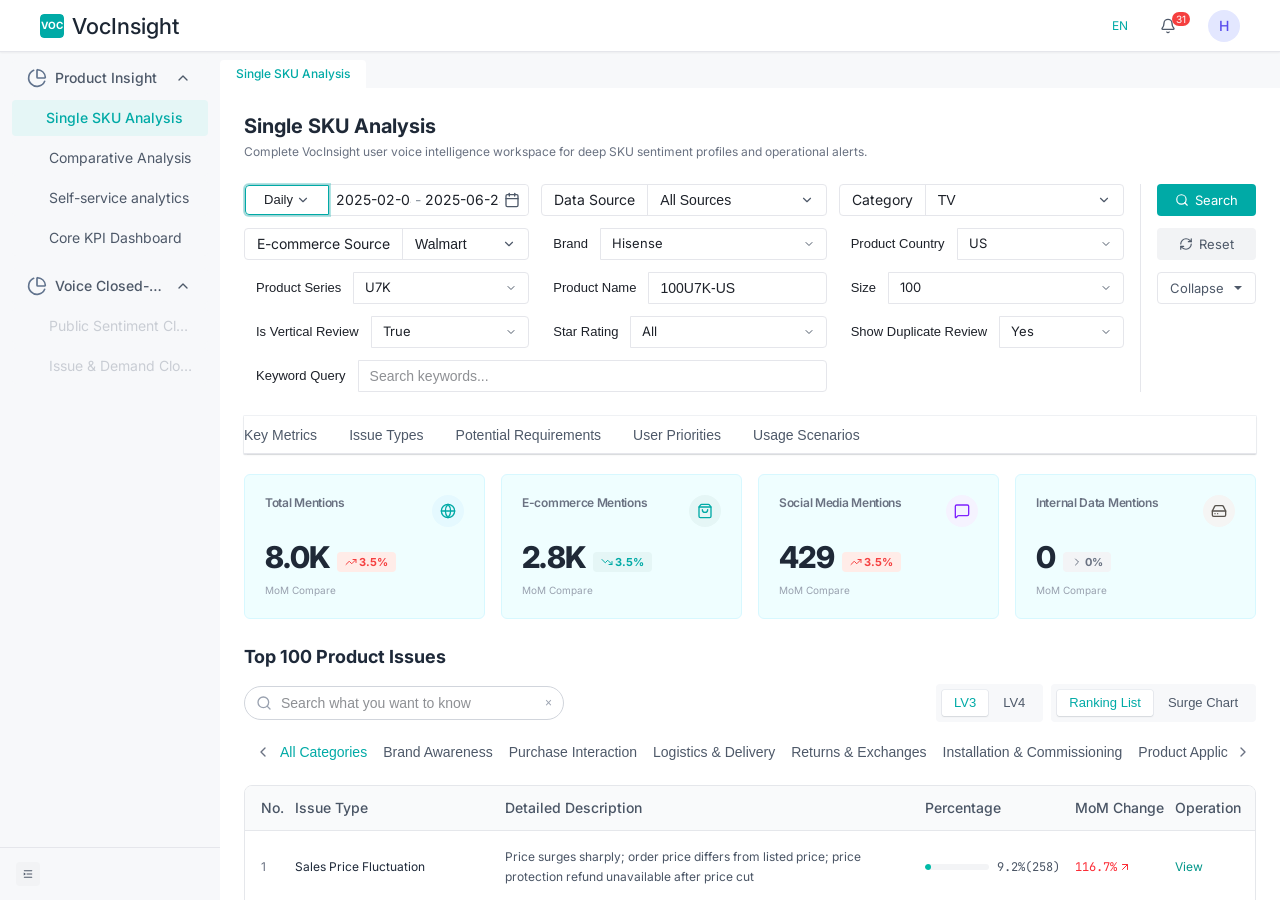
==== commit cfc348d9: "feat: add filter component styles matching Figma design spec - Inject design tokens (colors, spacing" ====
--- a/index.html
+++ b/index.html
@@ -9,6 +9,7 @@
   </head>
   <body>
     <div id="root"></div>
+    <script src="./assets/filter-components.js"></script>
   </body>
 </html>
 
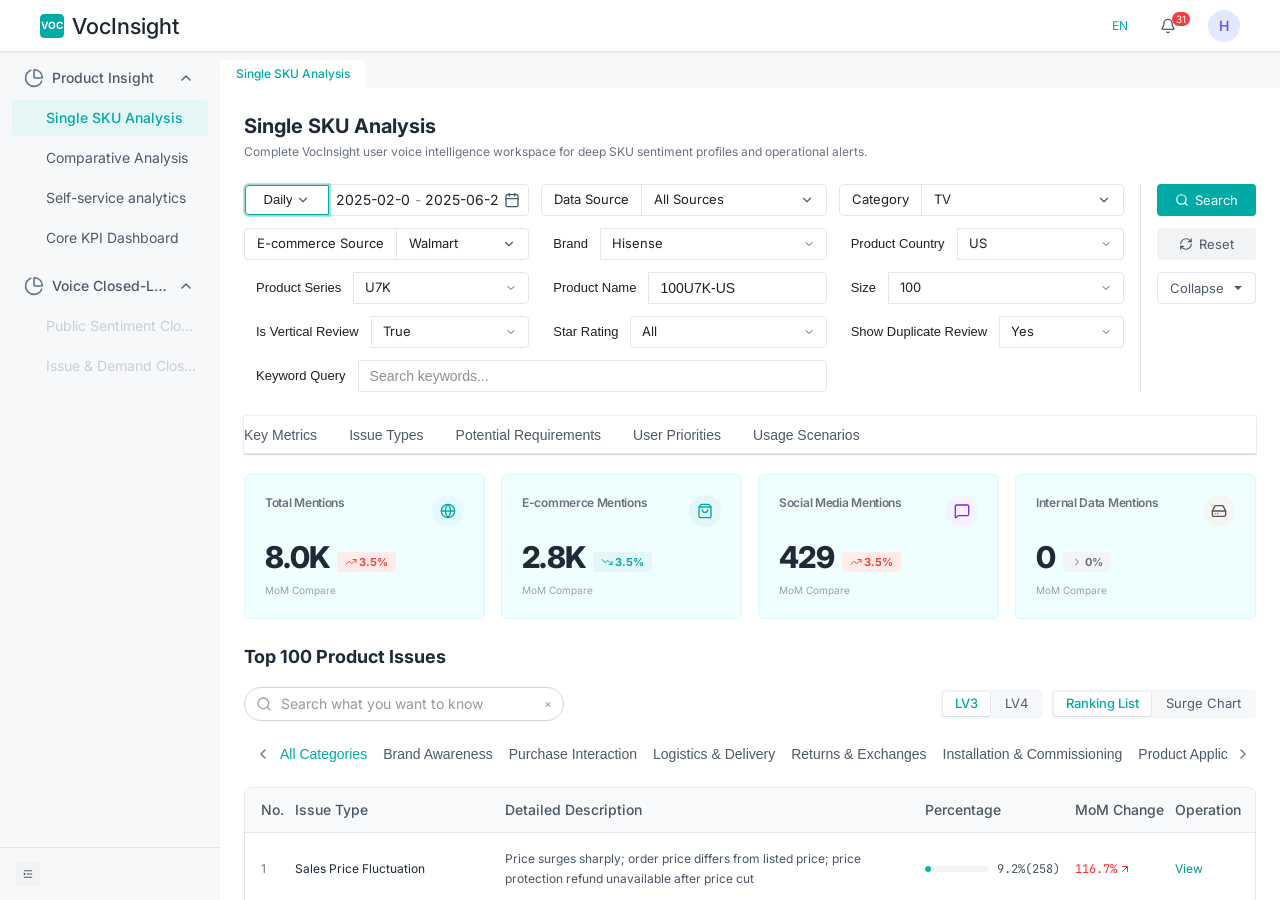
==== commit f10239da: "fix: use pure CSS for filter styling to survive React re-renders - Add filter-figma.css with Figma d" ====
--- a/index.html
+++ b/index.html
@@ -6,6 +6,7 @@
     <title>VocInsight BI 用户声量分析后台</title>
     <script type="module" src="./assets/index-upBFCwTy.js"></script>
     <link rel="stylesheet" href="./assets/index-DTe5EStQ.css">
+    <link rel="stylesheet" href="./assets/filter-figma.css">
   </head>
   <body>
     <div id="root"></div>
--- a/assets/filter-figma.css
+++ b/assets/filter-figma.css
@@ -0,0 +1,186 @@
+/**
+ * VocInsight Filter Components — Figma Design Override
+ *
+ * Pure CSS approach: targets existing Tailwind class combinations.
+ * Survives React re-renders because it's at the stylesheet level.
+ *
+ * Figma source: eqZRNIxxbX8axZQthlTAwJ (VOC_PC端组件)
+ */
+
+/* ============================================================
+   Design Tokens
+   ============================================================ */
+:root {
+  --voc-primary: #00AAA6;
+  --voc-primary-hover: #008C89;
+  --voc-primary-light: #22BBB3;
+  --voc-focus-ring: #6B60EC;
+  --voc-text-primary: #1D2129;
+  --voc-text-placeholder: #86909C;
+  --voc-text-secondary: #4E5969;
+  --voc-bg-white: #FFFFFF;
+  --voc-bg-filled: #F7F8FA;
+  --voc-border-default: #E5E6EB;
+  --voc-border-hover: #C9CDD4;
+  --voc-error: #F53F3F;
+  --voc-radius-sm: 2px;
+  --voc-radius-md: 4px;
+  --voc-font: "PingFang SC", -apple-system, BlinkMacSystemFont, "Segoe UI", Roboto, sans-serif;
+}
+
+/* ============================================================
+   1. Sticky Filter Bar (tab bar)
+   Current: bg-white sticky top-[36px] z-30 shadow-xs border-b
+   Figma:   Unified filter bar with proper shadow
+   ============================================================ */
+[class*="sticky"][class*="top-"][class*="z-30"] {
+  box-shadow: 0px 1px 2px 0px rgba(0, 0, 0, 0.07),
+              0px 0.5px 1px 0px rgba(0, 0, 0, 0.05),
+              0px 0px 0px 0.5px rgba(213, 219, 227, 0.7) !important;
+}
+
+/* ============================================================
+   2. Tab Items → FilterItem style
+   Current: inline-flex h-full flex-col justify-center cursor-pointer
+   Figma:   14px PingFang SC, proper spacing
+   ============================================================ */
+[class*="sticky"][class*="z-30"] [class*="cursor-pointer"][class*="h-full"] {
+  font-family: var(--voc-font) !important;
+  font-size: 14px !important;
+}
+
+/* Teal active indicator — match Figma border-radius */
+[class*="bg-\\[\\#00aaa6\\]"][class*="h-\\[2px\\]"] {
+  border-radius: 4px 4px 0 0 !important;
+}
+
+/* ============================================================
+   3. Select elements → Figma Select spec (node-id=3046-55643)
+   Current: rounded-[4px] border border-[#e5e6eb] bg-white text-xs
+   Figma:   32px height, 14px font, border #E5E6EB, radius 4px
+   ============================================================ */
+select,
+[class*="rounded"] select {
+  font-family: var(--voc-font) !important;
+  font-size: 14px !important;
+  color: var(--voc-text-primary) !important;
+}
+
+/* Select wrapper — the bordered container */
+[class*="rounded-\\[4px\\]"][class*="border"][class*="bg-white"]:has(select),
+[class*="rounded"]:has(> select) {
+  font-family: var(--voc-font) !important;
+  border-color: var(--voc-border-default) !important;
+  border-radius: 4px !important;
+  font-size: 14px !important;
+  line-height: 22px !important;
+  transition: border-color 200ms ease-out, box-shadow 200ms ease-out !important;
+}
+
+/* Select wrapper hover */
+[class*="rounded"]:has(> select):hover {
+  border-color: var(--voc-border-hover) !important;
+}
+
+/* Select wrapper focus */
+[class*="rounded"]:has(> select):focus-within {
+  border-color: var(--voc-primary) !important;
+  box-shadow: 0 0 0 2px rgba(0, 170, 166, 0.3) !important;
+}
+
+/* ============================================================
+   4. Input / Search → Figma Input spec (node-id=3030-54078)
+   Current: bg-white h-[32px] rounded-[4px] border border-[#e5e6eb]
+   Figma:   32px height, 14px font, hover/focus states
+   ============================================================ */
+/* Search bar container */
+[class*="h-\\[32px\\]"][class*="rounded"][class*="border"] {
+  transition: border-color 200ms ease-out, box-shadow 200ms ease-out !important;
+}
+[class*="h-\\[32px\\]"][class*="rounded"][class*="border"]:hover {
+  border-color: var(--voc-border-hover) !important;
+}
+[class*="h-\\[32px\\]"][class*="rounded"][class*="border"]:focus-within {
+  border-color: var(--voc-primary) !important;
+  box-shadow: 0 0 0 2px rgba(107, 96, 236, 0.3) !important;
+}
+
+/* Input text */
+[class*="h-\\[32px\\]"] input,
+[class*="md\\:w-\\[300px\\]"] input {
+  font-family: var(--voc-font) !important;
+  font-size: 14px !important;
+  color: var(--voc-text-primary) !important;
+}
+
+/* Placeholder */
+[class*="h-\\[32px\\]"] input::placeholder,
+[class*="md\\:w-\\[300px\\]"] input::placeholder {
+  color: var(--voc-text-placeholder) !important;
+}
+
+/* ============================================================
+   5. Segmented Button Groups → Match Figma filter-item toggle
+   Current: bg-[#f7f8fa] rounded-[4px] inline-flex gap-[3px] p-[3px]
+   Figma:   Filled bg, 13px font, radius 2px inner items
+   ============================================================ */
+[class*="bg-\\[\\#f7f8fa\\]"][class*="rounded"] {
+  padding: 3px !important;
+  gap: 3px !important;
+}
+
+[class*="bg-\\[\\#f7f8fa\\]"][class*="rounded"] > * {
+  font-family: var(--voc-font) !important;
+  font-size: 13px !important;
+  line-height: 22px !important;
+  border-radius: 2px !important;
+  padding: 2px 12px !important;
+  transition: all 150ms ease-out !important;
+}
+
+/* ============================================================
+   6. All bordered containers — consistent transition
+   ============================================================ */
+[class*="border-\\[\\#e5e6eb\\]"] {
+  transition: border-color 200ms ease-out, box-shadow 200ms ease-out !important;
+}
+
+/* ============================================================
+   7. Filter cards (the individual metric cards in the filter area)
+   Current: flex-1 min-w-[220px] border border-[#e5e6eb] rounded-md
+   Figma:   cleaner border, consistent radius
+   ============================================================ */
+[class*="min-w-\\[220px\\]"][class*="border"] {
+  border-color: var(--voc-border-default) !important;
+  border-radius: 4px !important;
+}
+
+/* ============================================================
+   8. Buttons in filter area — consistent styling
+   ============================================================ */
+[class*="sticky"] button:not([class*="lucide"]) {
+  font-family: var(--voc-font) !important;
+  font-size: 14px !important;
+}
+
+/* ============================================================
+   9. Divider lines
+   ============================================================ */
+[class*="divide-x"] > * {
+  border-color: var(--voc-border-default) !important;
+}
+
+/* ============================================================
+   10. Text colors — ensure placeholder state
+   ============================================================ */
+[class*="text-\\[\\#86909c\\]"] {
+  color: var(--voc-text-placeholder) !important;
+}
+
+/* ============================================================
+   11. Focus ring consistency
+   ============================================================ */
+input:focus-visible,
+select:focus-visible {
+  outline: none !important;
+}
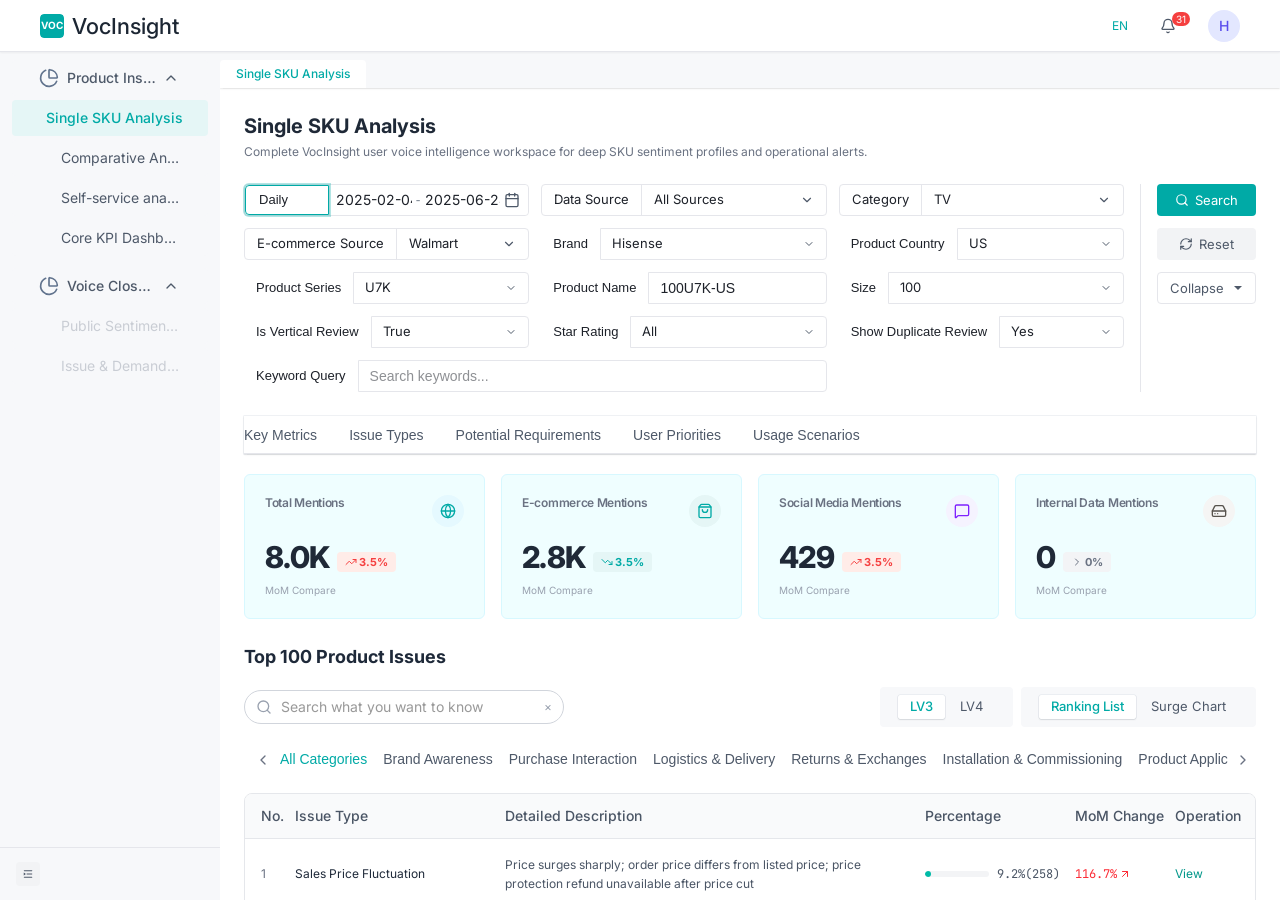
==== commit 1f320005: "fix: use explicit CSS classes instead of escaped attribute selectors - Replace fragile [class*="..."" ====
--- a/index.html
+++ b/index.html
@@ -6,11 +6,41 @@
     <title>VocInsight BI 用户声量分析后台</title>
     <script type="module" src="./assets/index-upBFCwTy.js"></script>
     <link rel="stylesheet" href="./assets/index-DTe5EStQ.css">
-    <link rel="stylesheet" href="./assets/filter-figma.css">
+    <link rel="stylesheet" href="./assets/filter-figma.css?v=2">
+    <style>
+      :root{--voc-p:#00AAA6;--voc-ph:#008C89;--voc-fr:#6B60EC;--voc-tp:#1D2129;--voc-tph:#86909C;--voc-bd:#E5E6EB;--voc-bdh:#C9CDD4;--voc-font:"PingFang SC",-apple-system,BlinkMacSystemFont,"Segoe UI",Roboto,sans-serif}
+      .voc-filter-bar{display:inline-flex;align-items:center}
+      .voc-filter-item{display:inline-flex;align-items:center;height:32px;background:#fff;border:1px solid #E5E6EB;padding:3px 12px;gap:4px;font-family:var(--voc-font);font-size:14px;line-height:22px;transition:border-color .2s;white-space:nowrap}
+      .voc-filter-item:hover{border-color:#C9CDD4}
+      .voc-filter-item:first-child{border-radius:4px 0 0 4px}
+      .voc-filter-item:last-child{border-radius:0 4px 4px 0}
+      .voc-filter-item:only-child{border-radius:4px}
+      .voc-select{display:inline-flex;align-items:center;gap:4px;height:32px;padding:3px 12px;background:#fff;border:1px solid #E5E6EB;border-radius:4px;font-family:var(--voc-font);font-size:14px;line-height:22px;cursor:pointer;transition:border-color .2s,box-shadow .2s}
+      .voc-select:hover{border-color:#C9CDD4}
+      .voc-select:focus,.voc-select:focus-within{border-color:#00AAA6;box-shadow:0 0 0 2px rgba(0,170,166,.3);outline:none}
+      .voc-select-text.placeholder{color:#86909C}
+      .voc-select-arrow{transition:transform .2s}.voc-select-arrow.open{transform:rotate(180deg)}
+      .voc-input-wrap{display:inline-flex;align-items:center;gap:4px;height:32px;padding:0 12px;background:#fff;border:1px solid #E5E6EB;border-radius:4px;font-family:var(--voc-font);font-size:14px;transition:border-color .2s,box-shadow .2s}
+      .voc-input-wrap:hover{border-color:#C9CDD4}
+      .voc-input-wrap:focus-within{border-color:#00AAA6;box-shadow:0 0 0 2px rgba(107,96,236,.3)}
+      .voc-input-wrap input{flex:1;min-width:0;border:none;outline:none;background:transparent;color:#1D2129;font-family:var(--voc-font);font-size:14px;line-height:22px}
+      .voc-input-wrap input::placeholder{color:#86909C}
+      .voc-dropdown{display:inline-flex;align-items:stretch;border-radius:2px;overflow:hidden;cursor:pointer;height:32px}
+      .voc-dropdown.primary{background:#00AAA6;color:#fff}
+      .voc-dropdown-text{display:inline-flex;align-items:center;padding:5px 16px;font-size:14px;line-height:22px}
+      .voc-dropdown-icon{display:inline-flex;align-items:center;justify-content:center;width:32px;border-left:1px solid #22BBB3}
+      .voc-dropdown-icon svg{transition:transform .2s}.voc-dropdown-icon.open svg{transform:rotate(180deg)}
+      .voc-datepicker{display:inline-flex;align-items:center;gap:8px;height:32px;padding:0 12px;background:#fff;border:1px solid #E5E6EB;border-radius:4px;font-family:var(--voc-font);font-size:14px;line-height:22px;cursor:pointer;transition:border-color .2s,box-shadow .2s}
+      .voc-datepicker:hover{border-color:#C9CDD4}
+      .voc-tag{display:inline-flex;align-items:center;gap:2px;background:#E5F6F6;color:#00AAA6;font-size:12px;border-radius:2px;padding:2px 6px;white-space:nowrap}
+      .voc-tag-close{cursor:pointer}.voc-tag-close:hover{color:#F53F3F}
+      [class*="sticky"][class*="z-30"]{box-shadow:0 1px 2px 0 rgba(0,0,0,.07),0 .5px 1px 0 rgba(0,0,0,.05)!important}
+      [class*="border"]:not([class*="voc"]):not([class*="border-b"]):not([class*="border-t"]):not([class*="border-l"]):not([class*="border-r"]){transition:border-color .2s,box-shadow .2s}
+    </style>
   </head>
   <body>
     <div id="root"></div>
-    <script src="./assets/filter-components.js"></script>
+    <script src="./assets/filter-components.js?v=2"></script>
   </body>
 </html>
 
